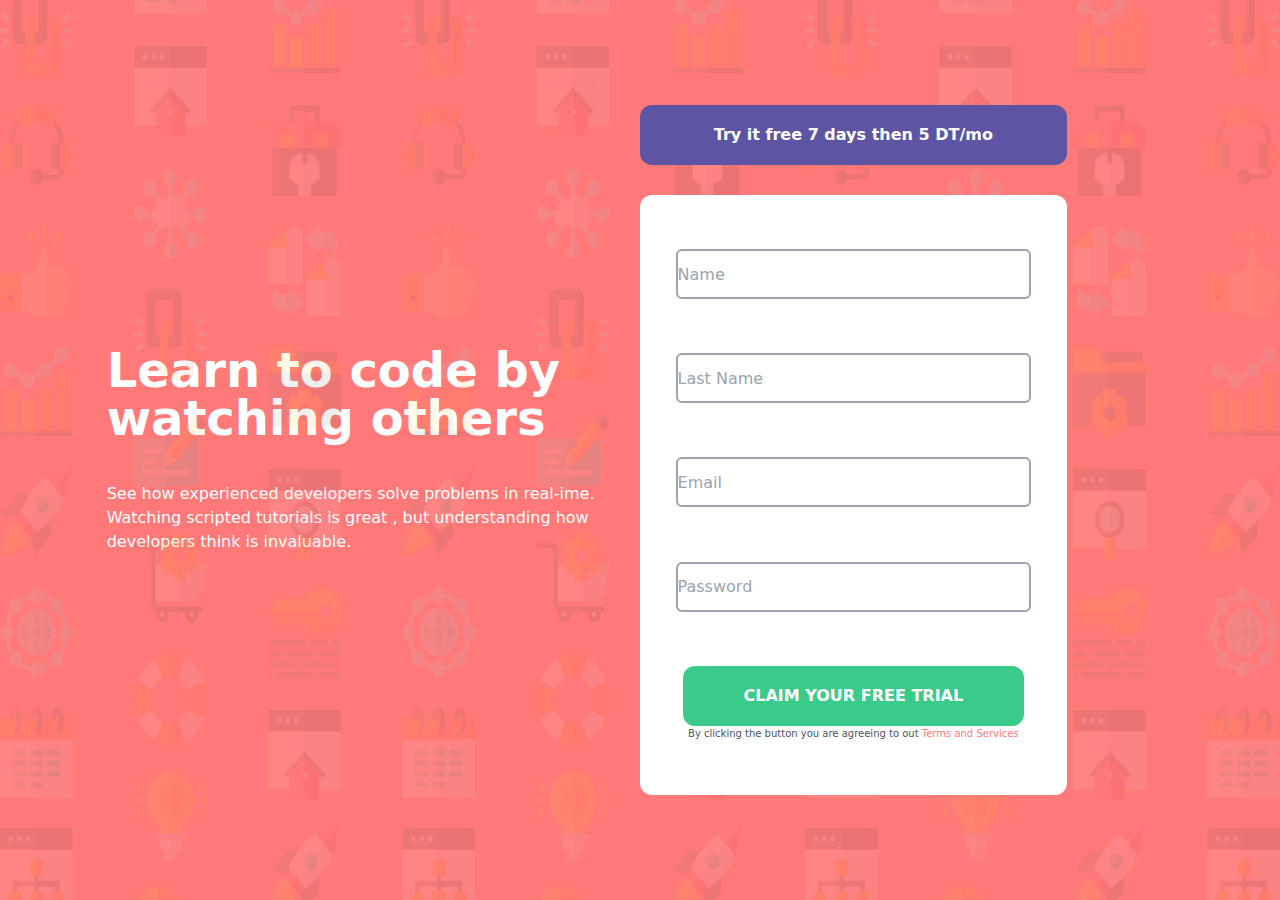
==== index.html @ 3754bab2 "Updates" ====
<!doctype html><html lang="en"><head><meta charset="utf-8"/><link rel="icon" href="/Icon.png"/><meta name="viewport" content="width=device-width,initial-scale=1"/><meta name="theme-color" content="#000000"/><meta name="description" content="Web site created using create-react-app"/><link rel="apple-touch-icon" href="/logo192.png"/><link rel="manifest" href="/manifest.json"/><title>Sign Up</title><script defer="defer" src="/static/js/main.e42c66b2.js"></script><link href="/static/css/main.e9296112.css" rel="stylesheet"></head><body><div id="root"></div></body></html>
---- static/css/main.e9296112.css ----
/*
! tailwindcss v3.1.4 | MIT License | https://tailwindcss.com
*/*,:after,:before{border:0 solid #e5e7eb;box-sizing:border-box}:after,:before{--tw-content:""}html{-webkit-text-size-adjust:100%;font-family:ui-sans-serif,system-ui,-apple-system,BlinkMacSystemFont,Segoe UI,Roboto,Helvetica Neue,Arial,Noto Sans,sans-serif,Apple Color Emoji,Segoe UI Emoji,Segoe UI Symbol,Noto Color Emoji;line-height:1.5;tab-size:4}body{line-height:inherit;margin:0}hr{border-top-width:1px;color:inherit;height:0}abbr:where([title]){-webkit-text-decoration:underline dotted;text-decoration:underline dotted}h1,h2,h3,h4,h5,h6{font-size:inherit;font-weight:inherit}a{color:inherit;text-decoration:inherit}b,strong{font-weight:bolder}code,kbd,pre,samp{font-family:ui-monospace,SFMono-Regular,Menlo,Monaco,Consolas,Liberation Mono,Courier New,monospace;font-size:1em}small{font-size:80%}sub,sup{font-size:75%;line-height:0;position:relative;vertical-align:initial}sub{bottom:-.25em}sup{top:-.5em}table{border-collapse:collapse;border-color:inherit;text-indent:0}button,input,optgroup,select,textarea{color:inherit;font-family:inherit;font-size:100%;font-weight:inherit;line-height:inherit;margin:0;padding:0}button,select{text-transform:none}[type=button],[type=reset],[type=submit],button{-webkit-appearance:button;background-color:initial;background-image:none}:-moz-focusring{outline:auto}:-moz-ui-invalid{box-shadow:none}progress{vertical-align:initial}::-webkit-inner-spin-button,::-webkit-outer-spin-button{height:auto}[type=search]{-webkit-appearance:textfield;outline-offset:-2px}::-webkit-search-decoration{-webkit-appearance:none}::-webkit-file-upload-button{-webkit-appearance:button;font:inherit}summary{display:list-item}blockquote,dd,dl,figure,h1,h2,h3,h4,h5,h6,hr,p,pre{margin:0}fieldset{margin:0}fieldset,legend{padding:0}menu,ol,ul{list-style:none;margin:0;padding:0}textarea{resize:vertical}input::-webkit-input-placeholder,textarea::-webkit-input-placeholder{color:#9ca3af;opacity:1}input::placeholder,textarea::placeholder{color:#9ca3af;opacity:1}[role=button],button{cursor:pointer}:disabled{cursor:default}audio,canvas,embed,iframe,img,object,svg,video{display:block;vertical-align:middle}img,video{height:auto;max-width:100%}*,:after,:before{--tw-border-spacing-x:0;--tw-border-spacing-y:0;--tw-translate-x:0;--tw-translate-y:0;--tw-rotate:0;--tw-skew-x:0;--tw-skew-y:0;--tw-scale-x:1;--tw-scale-y:1;--tw-pan-x: ;--tw-pan-y: ;--tw-pinch-zoom: ;--tw-scroll-snap-strictness:proximity;--tw-ordinal: ;--tw-slashed-zero: ;--tw-numeric-figure: ;--tw-numeric-spacing: ;--tw-numeric-fraction: ;--tw-ring-inset: ;--tw-ring-offset-width:0px;--tw-ring-offset-color:#fff;--tw-ring-color:rgba(59,130,246,.5);--tw-ring-offset-shadow:0 0 #0000;--tw-ring-shadow:0 0 #0000;--tw-shadow:0 0 #0000;--tw-shadow-colored:0 0 #0000;--tw-blur: ;--tw-brightness: ;--tw-contrast: ;--tw-grayscale: ;--tw-hue-rotate: ;--tw-invert: ;--tw-saturate: ;--tw-sepia: ;--tw-drop-shadow: ;--tw-backdrop-blur: ;--tw-backdrop-brightness: ;--tw-backdrop-contrast: ;--tw-backdrop-grayscale: ;--tw-backdrop-hue-rotate: ;--tw-backdrop-invert: ;--tw-backdrop-opacity: ;--tw-backdrop-saturate: ;--tw-backdrop-sepia: }::-webkit-backdrop{--tw-border-spacing-x:0;--tw-border-spacing-y:0;--tw-translate-x:0;--tw-translate-y:0;--tw-rotate:0;--tw-skew-x:0;--tw-skew-y:0;--tw-scale-x:1;--tw-scale-y:1;--tw-pan-x: ;--tw-pan-y: ;--tw-pinch-zoom: ;--tw-scroll-snap-strictness:proximity;--tw-ordinal: ;--tw-slashed-zero: ;--tw-numeric-figure: ;--tw-numeric-spacing: ;--tw-numeric-fraction: ;--tw-ring-inset: ;--tw-ring-offset-width:0px;--tw-ring-offset-color:#fff;--tw-ring-color:rgba(59,130,246,.5);--tw-ring-offset-shadow:0 0 #0000;--tw-ring-shadow:0 0 #0000;--tw-shadow:0 0 #0000;--tw-shadow-colored:0 0 #0000;--tw-blur: ;--tw-brightness: ;--tw-contrast: ;--tw-grayscale: ;--tw-hue-rotate: ;--tw-invert: ;--tw-saturate: ;--tw-sepia: ;--tw-drop-shadow: ;--tw-backdrop-blur: ;--tw-backdrop-brightness: ;--tw-backdrop-contrast: ;--tw-backdrop-grayscale: ;--tw-backdrop-hue-rotate: ;--tw-backdrop-invert: ;--tw-backdrop-opacity: ;--tw-backdrop-saturate: ;--tw-backdrop-sepia: }::backdrop{--tw-border-spacing-x:0;--tw-border-spacing-y:0;--tw-translate-x:0;--tw-translate-y:0;--tw-rotate:0;--tw-skew-x:0;--tw-skew-y:0;--tw-scale-x:1;--tw-scale-y:1;--tw-pan-x: ;--tw-pan-y: ;--tw-pinch-zoom: ;--tw-scroll-snap-strictness:proximity;--tw-ordinal: ;--tw-slashed-zero: ;--tw-numeric-figure: ;--tw-numeric-spacing: ;--tw-numeric-fraction: ;--tw-ring-inset: ;--tw-ring-offset-width:0px;--tw-ring-offset-color:#fff;--tw-ring-color:rgba(59,130,246,.5);--tw-ring-offset-shadow:0 0 #0000;--tw-ring-shadow:0 0 #0000;--tw-shadow:0 0 #0000;--tw-shadow-colored:0 0 #0000;--tw-blur: ;--tw-brightness: ;--tw-contrast: ;--tw-grayscale: ;--tw-hue-rotate: ;--tw-invert: ;--tw-saturate: ;--tw-sepia: ;--tw-drop-shadow: ;--tw-backdrop-blur: ;--tw-backdrop-brightness: ;--tw-backdrop-contrast: ;--tw-backdrop-grayscale: ;--tw-backdrop-hue-rotate: ;--tw-backdrop-invert: ;--tw-backdrop-opacity: ;--tw-backdrop-saturate: ;--tw-backdrop-sepia: }.fixed{position:fixed}.z-10{z-index:10}.z-0{z-index:0}.flex{display:flex}.h-screen{height:100vh}.h-5\/6{height:83.333333%}.h-\[60px\]{height:60px}.h-4\/5{height:80%}.h-\[50px\]{height:50px}.w-screen{width:100vw}.w-5\/6{width:83.333333%}.w-1\/2{width:50%}.w-4\/5{width:80%}.w-full{width:100%}.flex-col{flex-direction:column}.items-start{align-items:flex-start}.items-center{align-items:center}.justify-center{justify-content:center}.justify-evenly{justify-content:space-evenly}.rounded-xl{border-radius:.75rem}.rounded-md{border-radius:.375rem}.border-2{border-width:2px}.border-gray-400{--tw-border-opacity:1;border-color:rgb(156 163 175/var(--tw-border-opacity))}.bg-Pk-100{--tw-bg-opacity:1;background-color:rgb(255 121 120/var(--tw-bg-opacity))}.bg-\[\#5d54a3\]{--tw-bg-opacity:1;background-color:rgb(93 84 163/var(--tw-bg-opacity))}.bg-white{--tw-bg-opacity:1;background-color:rgb(255 255 255/var(--tw-bg-opacity))}.bg-\[\#39cb8a\]{--tw-bg-opacity:1;background-color:rgb(57 203 138/var(--tw-bg-opacity))}.pb-10{padding-bottom:2.5rem}.text-5xl{font-size:3rem;line-height:1}.text-\[10px\]{font-size:10px}.font-bold{font-weight:700}.text-white{--tw-text-opacity:1;color:rgb(255 255 255/var(--tw-text-opacity))}.text-gray-600{--tw-text-opacity:1;color:rgb(75 85 99/var(--tw-text-opacity))}.text-Pk-100{--tw-text-opacity:1;color:rgb(255 121 120/var(--tw-text-opacity))}
/*# sourceMappingURL=main.e9296112.css.map*/
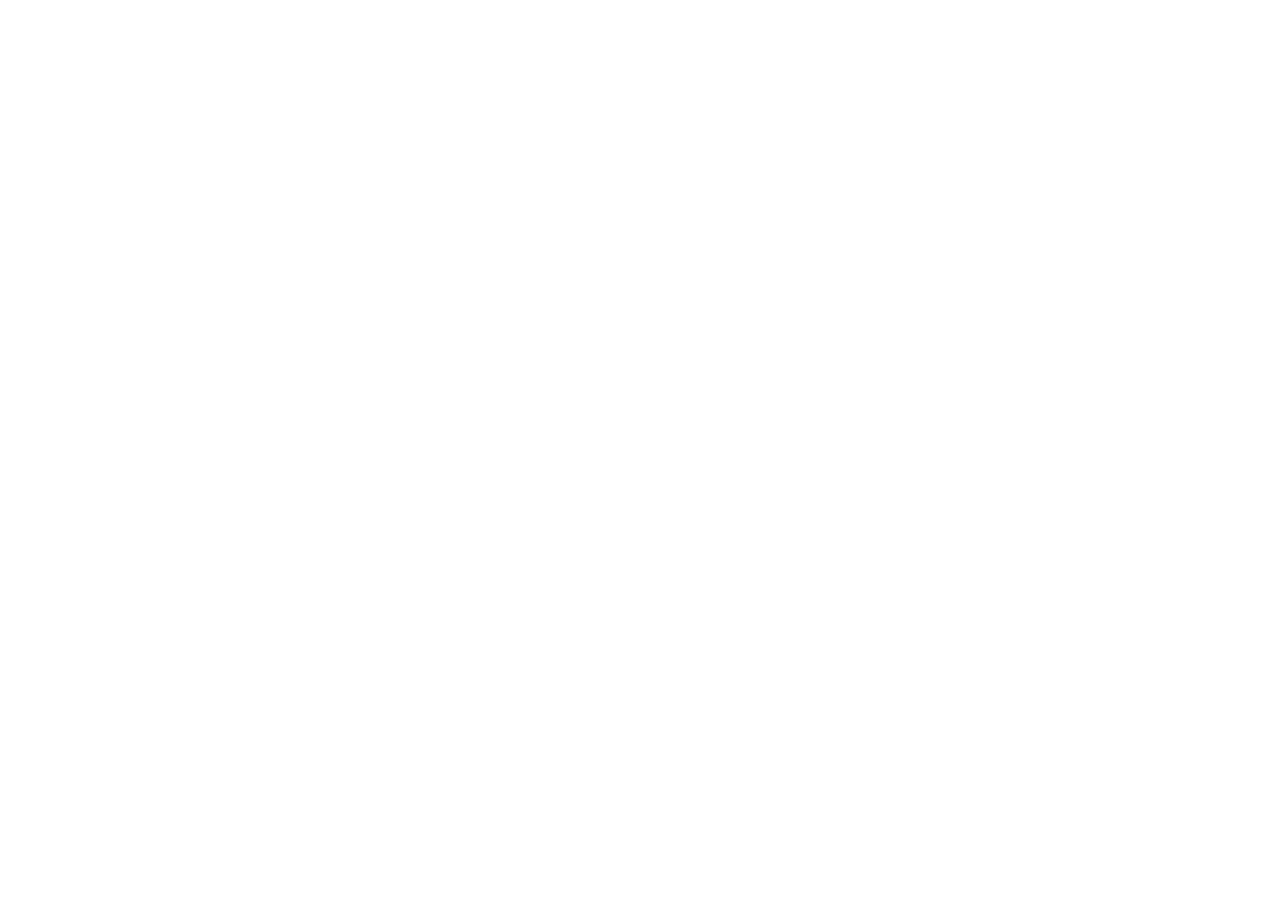
==== commit 7219a19f: "Updates" ====
--- a/index.html
+++ b/index.html
@@ -1 +1 @@
-<!doctype html><html lang="en"><head><meta charset="utf-8"/><link rel="icon" href="/Icon.png"/><meta name="viewport" content="width=device-width,initial-scale=1"/><meta name="theme-color" content="#000000"/><meta name="description" content="Web site created using create-react-app"/><link rel="apple-touch-icon" href="/logo192.png"/><link rel="manifest" href="/manifest.json"/><title>Sign Up</title><script defer="defer" src="/static/js/main.e42c66b2.js"></script><link href="/static/css/main.e9296112.css" rel="stylesheet"></head><body><div id="root"></div></body></html>+<!doctype html><html lang="en"><head><meta charset="utf-8"/><link rel="icon" href="/Sign-Up-/Icon.png"/><meta name="viewport" content="width=device-width,initial-scale=1"/><meta name="theme-color" content="#000000"/><meta name="description" content="Web site created using create-react-app"/><link rel="apple-touch-icon" href="/Sign-Up-/logo192.png"/><link rel="manifest" href="/Sign-Up-/manifest.json"/><title>Sign Up</title><script defer="defer" src="/Sign-Up-/static/js/main.29c8d154.js"></script><link href="/Sign-Up-/static/css/main.e9296112.css" rel="stylesheet"></head><body><div id="root"></div></body></html>